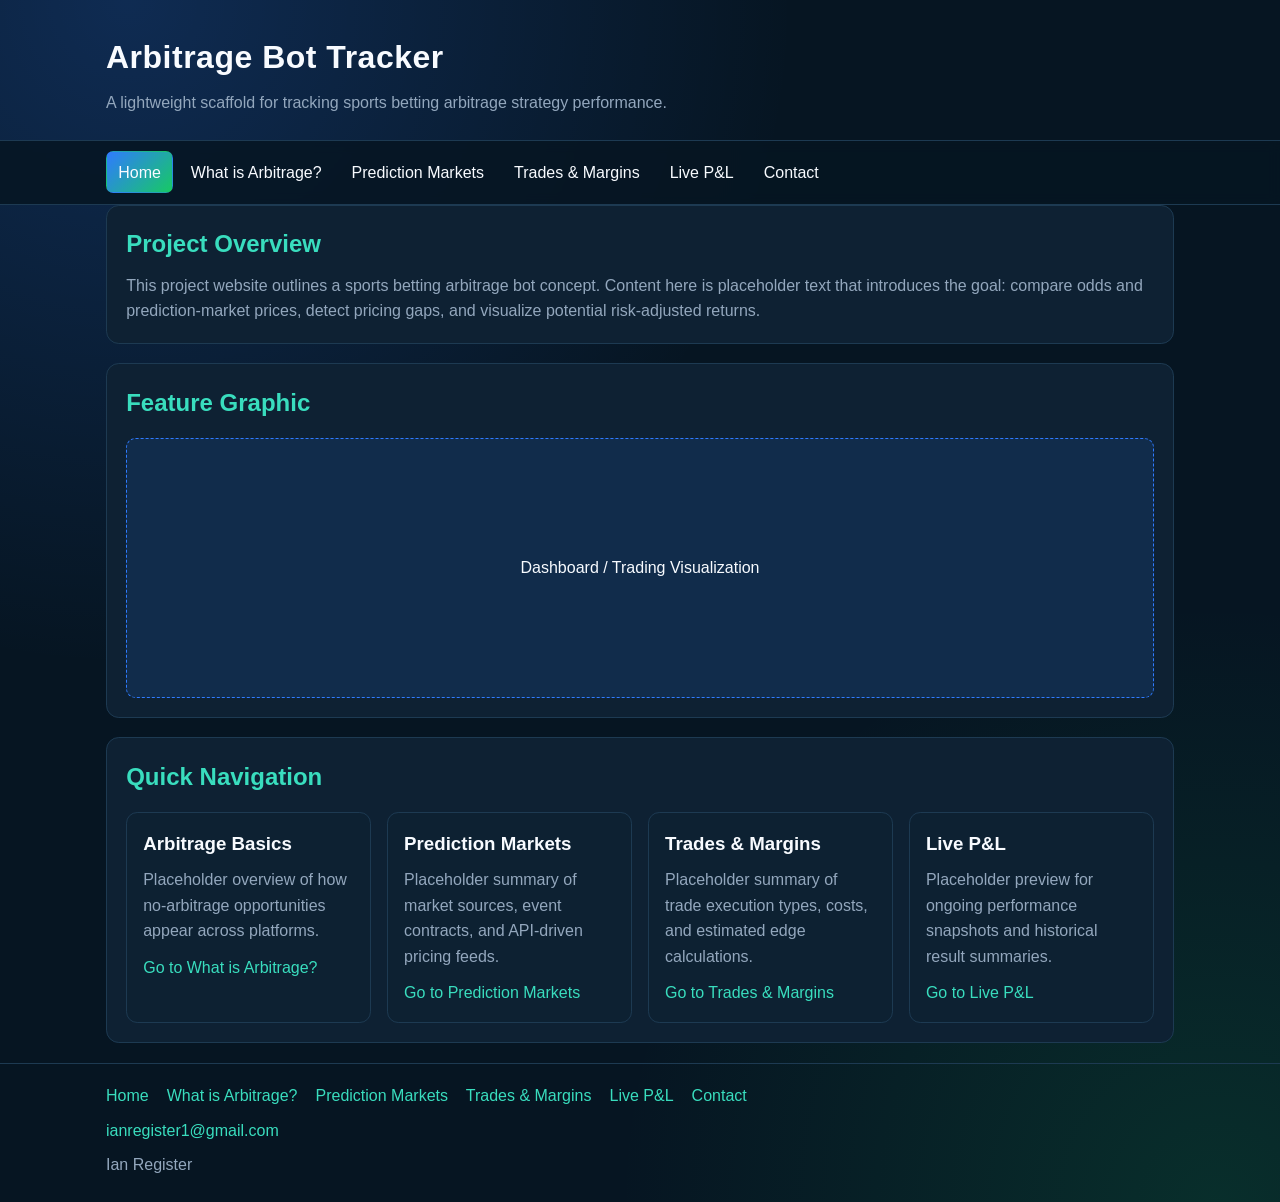
==== index.html @ f2597ae1 "CIS300 Project Update 1 scaffold" ====
<!DOCTYPE html>
<html lang="en">
<head>
  <meta charset="UTF-8">
  <meta name="viewport" content="width=device-width, initial-scale=1.0">
  <title>Arbitrage Bot Tracker | Home</title>
  <link rel="stylesheet" href="styles.css">
</head>
<body>
  <header class="site-header">
    <div class="container">
      <h1>Arbitrage Bot Tracker</h1>
      <p class="tagline">A lightweight scaffold for tracking sports betting arbitrage strategy performance.</p>
    </div>
  </header>

  <nav class="site-nav" aria-label="Primary">
    <div class="container">
      <ul>
        <li><a class="active" href="index.html">Home</a></li>
        <li><a href="arbitrage.html">What is Arbitrage?</a></li>
        <li><a href="markets.html">Prediction Markets</a></li>
        <li><a href="trades.html">Trades &amp; Margins</a></li>
        <li><a href="performance.html">Live P&amp;L</a></li>
        <li><a href="contact.html">Contact</a></li>
      </ul>
    </div>
  </nav>

  <main class="container">
    <section class="panel">
      <h2>Project Overview</h2>
      <p>
        This project website outlines a sports betting arbitrage bot concept. Content here is placeholder text
        that introduces the goal: compare odds and prediction-market prices, detect pricing gaps, and visualize
        potential risk-adjusted returns.
      </p>
    </section>

    <section class="panel">
      <h2>Feature Graphic</h2>
      <div class="placeholder large" role="img" aria-label="Dashboard or trading visualization placeholder">
        Dashboard / Trading Visualization
      </div>
    </section>

    <section class="panel">
      <h2>Quick Navigation</h2>
      <div class="card-grid">
        <article class="card">
          <h3>Arbitrage Basics</h3>
          <p>Placeholder overview of how no-arbitrage opportunities appear across platforms.</p>
          <a class="text-link" href="arbitrage.html">Go to What is Arbitrage?</a>
        </article>

        <article class="card">
          <h3>Prediction Markets</h3>
          <p>Placeholder summary of market sources, event contracts, and API-driven pricing feeds.</p>
          <a class="text-link" href="markets.html">Go to Prediction Markets</a>
        </article>

        <article class="card">
          <h3>Trades &amp; Margins</h3>
          <p>Placeholder summary of trade execution types, costs, and estimated edge calculations.</p>
          <a class="text-link" href="trades.html">Go to Trades &amp; Margins</a>
        </article>

        <article class="card">
          <h3>Live P&amp;L</h3>
          <p>Placeholder preview for ongoing performance snapshots and historical result summaries.</p>
          <a class="text-link" href="performance.html">Go to Live P&amp;L</a>
        </article>
      </div>
    </section>
  </main>

  <footer class="site-footer">
    <div class="container footer-content">
      <div>
        <a href="index.html">Home</a>
        <a href="arbitrage.html">What is Arbitrage?</a>
        <a href="markets.html">Prediction Markets</a>
        <a href="trades.html">Trades &amp; Margins</a>
        <a href="performance.html">Live P&amp;L</a>
        <a href="contact.html">Contact</a>
      </div>
      <p><a href="mailto:ianregister1@gmail.com">ianregister1@gmail.com</a></p>
      <p>Ian Register</p>
    </div>
  </footer>
</body>
</html>
---- styles.css ----
:root {
  --background: #061522;
  --primary: #2F7BFF;
  --secondary: #17C964;
  --accent: #39DDBE;
  --text: #F8FBFF;
  --muted-text: #93A7BD;
  --panel: #0E2133;
  --border: #1D3A52;
}

* {
  box-sizing: border-box;
  margin: 0;
  padding: 0;
}

body {
  background:
    radial-gradient(circle at 10% 0%, rgba(47, 123, 255, 0.22), transparent 40%),
    radial-gradient(circle at 95% 100%, rgba(23, 201, 100, 0.14), transparent 35%),
    var(--background);
  color: var(--text);
  font-family: "Space Grotesk", "Trebuchet MS", "Segoe UI", sans-serif;
  line-height: 1.6;
  min-height: 100vh;
}

.container {
  margin: 0 auto;
  max-width: 1100px;
  padding: 0 1rem;
  width: 100%;
}

.site-header {
  border-bottom: 1px solid var(--border);
  padding: 2rem 0 1.5rem;
}

.site-header h1 {
  font-size: 2rem;
  letter-spacing: 0.5px;
}

.tagline {
  color: var(--muted-text);
  margin-top: 0.45rem;
}

.site-nav {
  backdrop-filter: blur(6px);
  background-color: rgba(6, 21, 34, 0.86);
  border-bottom: 1px solid var(--border);
  position: sticky;
  top: 0;
  z-index: 10;
}

.site-nav ul {
  align-items: center;
  display: flex;
  flex-wrap: wrap;
  gap: 0.35rem;
  list-style: none;
  padding: 0.65rem 0;
}

.site-nav a {
  border: 1px solid transparent;
  border-radius: 0.45rem;
  color: var(--text);
  display: inline-block;
  padding: 0.45rem 0.7rem;
  text-decoration: none;
  transition: border-color 0.2s ease, background-color 0.2s ease;
}

.site-nav a:hover,
.site-nav a:focus-visible {
  background-color: rgba(47, 123, 255, 0.2);
  border-color: var(--primary);
}

.site-nav a.active {
  background: linear-gradient(135deg, var(--primary), var(--secondary));
  border-color: transparent;
  color: var(--text);
}

main {
  padding: 1.75rem 0 2.25rem;
}

.panel {
  background: var(--panel);
  border: 1px solid var(--border);
  border-radius: 0.8rem;
  margin-bottom: 1.2rem;
  padding: 1.2rem;
}

.panel h2 {
  color: var(--accent);
  margin-bottom: 0.6rem;
}

.panel p {
  color: var(--muted-text);
}

.placeholder {
  align-items: center;
  background-color: rgba(47, 123, 255, 0.12);
  border: 1px dashed var(--primary);
  border-radius: 0.6rem;
  color: var(--text);
  display: flex;
  justify-content: center;
  margin-top: 1rem;
  min-height: 170px;
  padding: 1rem;
  text-align: center;
}

.placeholder.large {
  min-height: 260px;
}

.card-grid {
  display: grid;
  gap: 1rem;
  grid-template-columns: repeat(auto-fit, minmax(210px, 1fr));
  margin-top: 1rem;
}

.card {
  background: rgba(14, 33, 51, 0.68);
  border: 1px solid var(--border);
  border-radius: 0.7rem;
  padding: 1rem;
}

.card h3 {
  margin-bottom: 0.5rem;
}

.text-link {
  color: var(--accent);
  display: inline-block;
  margin-top: 0.7rem;
  text-decoration: none;
}

.text-link:hover,
.text-link:focus-visible {
  text-decoration: underline;
}

.contact-form {
  display: grid;
  gap: 0.55rem;
  margin-top: 1rem;
  max-width: 640px;
}

.contact-form label {
  font-weight: 600;
  margin-top: 0.3rem;
}

.contact-form input,
.contact-form textarea {
  background: #0A1B2C;
  border: 1px solid var(--border);
  border-radius: 0.45rem;
  color: var(--text);
  font: inherit;
  padding: 0.7rem;
}

.contact-form input:focus,
.contact-form textarea:focus {
  border-color: var(--accent);
  outline: 2px solid transparent;
}

.contact-form button {
  background: linear-gradient(135deg, var(--primary), var(--secondary));
  border: none;
  border-radius: 0.45rem;
  color: var(--text);
  cursor: pointer;
  font: inherit;
  font-weight: 700;
  margin-top: 0.5rem;
  padding: 0.7rem 0.9rem;
}

.contact-form button:hover,
.contact-form button:focus-visible {
  filter: brightness(1.08);
}

.site-footer {
  border-top: 1px solid var(--border);
  margin-top: 1.25rem;
  padding: 1.2rem 0 1.5rem;
}

.footer-content {
  display: grid;
  gap: 0.55rem;
}

.footer-content a {
  color: var(--accent);
  margin-right: 0.85rem;
  text-decoration: none;
}

.footer-content a:hover,
.footer-content a:focus-visible {
  text-decoration: underline;
}

.footer-content p {
  color: var(--muted-text);
}

@media (max-width: 700px) {
  .site-header h1 {
    font-size: 1.65rem;
  }

  .site-nav ul {
    gap: 0.2rem;
  }

  .site-nav a {
    font-size: 0.95rem;
  }
}
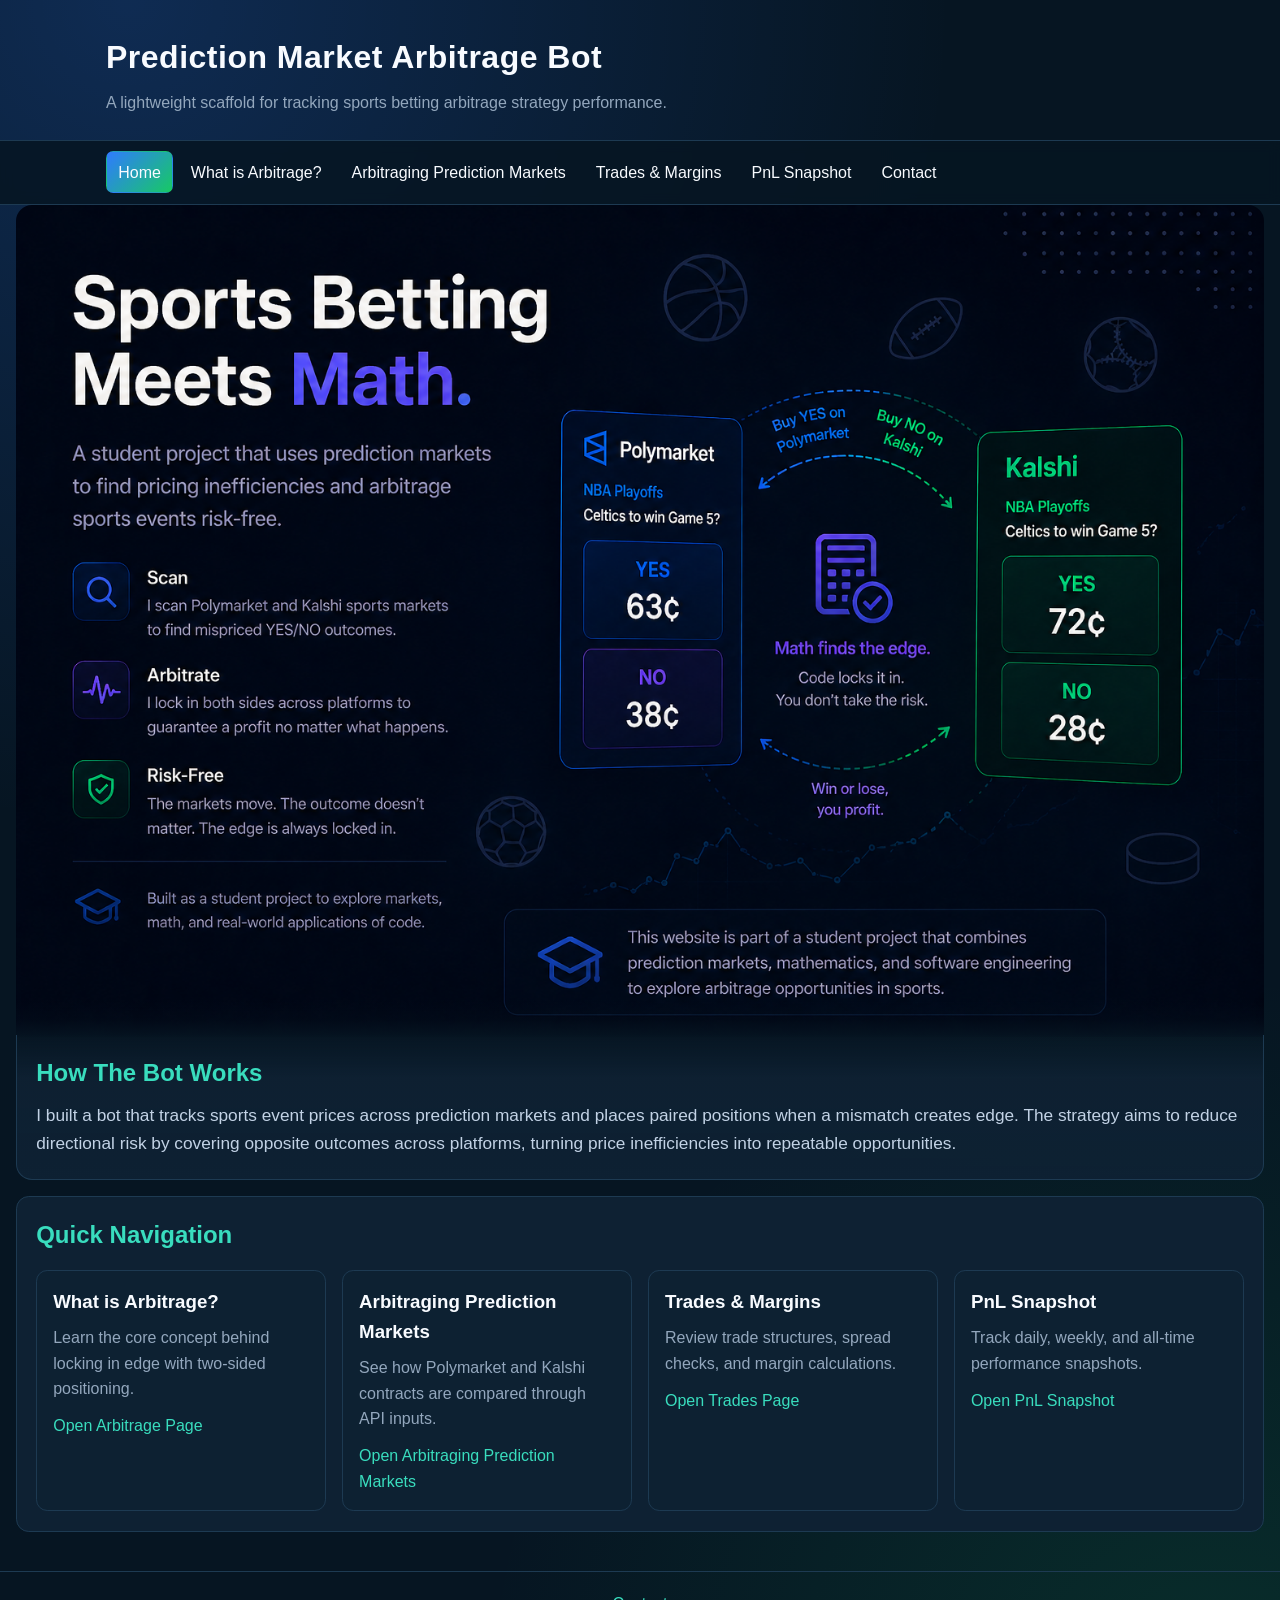
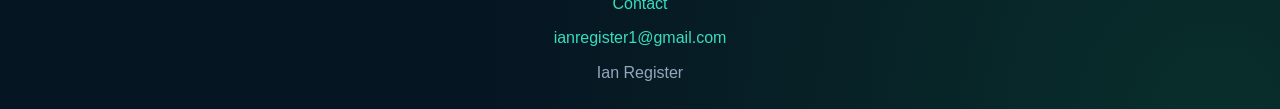
==== commit 75f88fce: "Update site layout, navigation labels, and page hero graphics" ====
--- a/index.html
+++ b/index.html
@@ -3,13 +3,13 @@
 <head>
   <meta charset="UTF-8">
   <meta name="viewport" content="width=device-width, initial-scale=1.0">
-  <title>Arbitrage Bot Tracker | Home</title>
+  <title>Prediction Market Arbitrage Bot | Home</title>
   <link rel="stylesheet" href="styles.css">
 </head>
 <body>
   <header class="site-header">
     <div class="container">
-      <h1>Arbitrage Bot Tracker</h1>
+      <h1>Prediction Market Arbitrage Bot</h1>
       <p class="tagline">A lightweight scaffold for tracking sports betting arbitrage strategy performance.</p>
     </div>
   </header>
@@ -19,56 +19,53 @@
       <ul>
         <li><a class="active" href="index.html">Home</a></li>
         <li><a href="arbitrage.html">What is Arbitrage?</a></li>
-        <li><a href="markets.html">Prediction Markets</a></li>
+        <li><a href="markets.html">Arbitraging Prediction Markets</a></li>
         <li><a href="trades.html">Trades &amp; Margins</a></li>
-        <li><a href="performance.html">Live P&amp;L</a></li>
+        <li><a href="performance.html">PnL Snapshot</a></li>
         <li><a href="contact.html">Contact</a></li>
       </ul>
     </div>
   </nav>
 
-  <main class="container">
-    <section class="panel">
-      <h2>Project Overview</h2>
+  <main class="container home-main">
+    <section class="hero-image reveal" aria-label="Arbitrage dashboard hero graphic">
+      <img
+        src="assets/home-hero.png"
+        alt="Sports betting meets math graphic for prediction market arbitrage."
+      >
+    </section>
+
+    <section class="home-story reveal">
+      <h2>How The Bot Works</h2>
       <p>
-        This project website outlines a sports betting arbitrage bot concept. Content here is placeholder text
-        that introduces the goal: compare odds and prediction-market prices, detect pricing gaps, and visualize
-        potential risk-adjusted returns.
+        I built a bot that tracks sports event prices across prediction markets and places paired positions when a
+        mismatch creates edge. The strategy aims to reduce directional risk by covering opposite outcomes across
+        platforms, turning price inefficiencies into repeatable opportunities.
       </p>
     </section>
 
-    <section class="panel">
-      <h2>Feature Graphic</h2>
-      <div class="placeholder large" role="img" aria-label="Dashboard or trading visualization placeholder">
-        Dashboard / Trading Visualization
-      </div>
-    </section>
-
-    <section class="panel">
+    <section class="panel reveal">
       <h2>Quick Navigation</h2>
       <div class="card-grid">
         <article class="card">
-          <h3>Arbitrage Basics</h3>
-          <p>Placeholder overview of how no-arbitrage opportunities appear across platforms.</p>
-          <a class="text-link" href="arbitrage.html">Go to What is Arbitrage?</a>
+          <h3>What is Arbitrage?</h3>
+          <p>Learn the core concept behind locking in edge with two-sided positioning.</p>
+          <a class="text-link" href="arbitrage.html">Open Arbitrage Page</a>
         </article>
-
         <article class="card">
-          <h3>Prediction Markets</h3>
-          <p>Placeholder summary of market sources, event contracts, and API-driven pricing feeds.</p>
-          <a class="text-link" href="markets.html">Go to Prediction Markets</a>
+          <h3>Arbitraging Prediction Markets</h3>
+          <p>See how Polymarket and Kalshi contracts are compared through API inputs.</p>
+          <a class="text-link" href="markets.html">Open Arbitraging Prediction Markets</a>
         </article>
-
         <article class="card">
           <h3>Trades &amp; Margins</h3>
-          <p>Placeholder summary of trade execution types, costs, and estimated edge calculations.</p>
-          <a class="text-link" href="trades.html">Go to Trades &amp; Margins</a>
+          <p>Review trade structures, spread checks, and margin calculations.</p>
+          <a class="text-link" href="trades.html">Open Trades Page</a>
         </article>
-
         <article class="card">
-          <h3>Live P&amp;L</h3>
-          <p>Placeholder preview for ongoing performance snapshots and historical result summaries.</p>
-          <a class="text-link" href="performance.html">Go to Live P&amp;L</a>
+          <h3>PnL Snapshot</h3>
+          <p>Track daily, weekly, and all-time performance snapshots.</p>
+          <a class="text-link" href="performance.html">Open PnL Snapshot</a>
         </article>
       </div>
     </section>
@@ -76,17 +73,12 @@
 
   <footer class="site-footer">
     <div class="container footer-content">
-      <div>
-        <a href="index.html">Home</a>
-        <a href="arbitrage.html">What is Arbitrage?</a>
-        <a href="markets.html">Prediction Markets</a>
-        <a href="trades.html">Trades &amp; Margins</a>
-        <a href="performance.html">Live P&amp;L</a>
-        <a href="contact.html">Contact</a>
+      <div>        <a href="contact.html">Contact</a>
       </div>
       <p><a href="mailto:ianregister1@gmail.com">ianregister1@gmail.com</a></p>
       <p>Ian Register</p>
     </div>
   </footer>
+  <script src="interactions.js"></script>
 </body>
 </html>
--- a/styles.css
+++ b/styles.css
@@ -92,6 +92,80 @@
   padding: 1.75rem 0 2.25rem;
 }
 
+.home-main {
+  display: grid;
+  gap: 0;
+  max-width: 1280px;
+}
+
+.hero-image {
+  border-radius: 1rem 1rem 0 0;
+  overflow: hidden;
+  position: relative;
+}
+
+.hero-image img {
+  display: block;
+  height: auto;
+  width: 100%;
+}
+
+.hero-image::after {
+  background: linear-gradient(
+    180deg,
+    rgba(6, 21, 34, 0) 0%,
+    rgba(6, 21, 34, 0) 62%,
+    rgba(6, 21, 34, 0.22) 82%,
+    rgba(6, 21, 34, 0.9) 100%
+  );
+  bottom: 0;
+  content: "";
+  height: 12%;
+  left: 0;
+  pointer-events: none;
+  position: absolute;
+  width: 100%;
+}
+
+.home-story {
+  background: linear-gradient(180deg, rgba(6, 21, 34, 0.15) 0%, rgba(14, 33, 51, 0.9) 30%, rgba(14, 33, 51, 0.95) 100%);
+  border: 1px solid var(--border);
+  border-top: none;
+  border-radius: 0 0 1rem 1rem;
+  margin-bottom: 1rem;
+  margin-top: -2px;
+  padding: 1.2rem 1.2rem 1.35rem;
+}
+
+.home-story h2 {
+  color: var(--accent);
+  margin-bottom: 0.6rem;
+}
+
+.home-story p {
+  color: #c2d2e5;
+  font-size: 1.08rem;
+}
+
+.js-enabled .reveal {
+  opacity: 0;
+  transform: translateY(26px) scale(0.985);
+  transition: opacity 0.6s ease, transform 0.72s cubic-bezier(0.22, 1, 0.36, 1);
+}
+
+.js-enabled .reveal.in-view {
+  opacity: 1;
+  transform: translateY(0) scale(1);
+}
+
+.js-enabled .reveal.stagger-1 {
+  transition-delay: 0.08s;
+}
+
+.js-enabled .reveal.stagger-2 {
+  transition-delay: 0.16s;
+}
+
 .panel {
   background: var(--panel);
   border: 1px solid var(--border);
@@ -211,11 +285,20 @@
 .footer-content {
   display: grid;
   gap: 0.55rem;
+  justify-items: center;
+  text-align: center;
+}
+
+.footer-content > div {
+  align-items: center;
+  display: flex;
+  flex-wrap: wrap;
+  gap: 0.85rem;
+  justify-content: center;
 }
 
 .footer-content a {
   color: var(--accent);
-  margin-right: 0.85rem;
   text-decoration: none;
 }
 
@@ -240,4 +323,17 @@
   .site-nav a {
     font-size: 0.95rem;
   }
-}
+
+  .hero-image {
+    border-radius: 0.75rem 0.75rem 0 0;
+  }
+
+  .home-story {
+    border-radius: 0 0 0.75rem 0.75rem;
+    padding: 1rem;
+  }
+
+  .home-story p {
+    font-size: 1rem;
+  }
+}
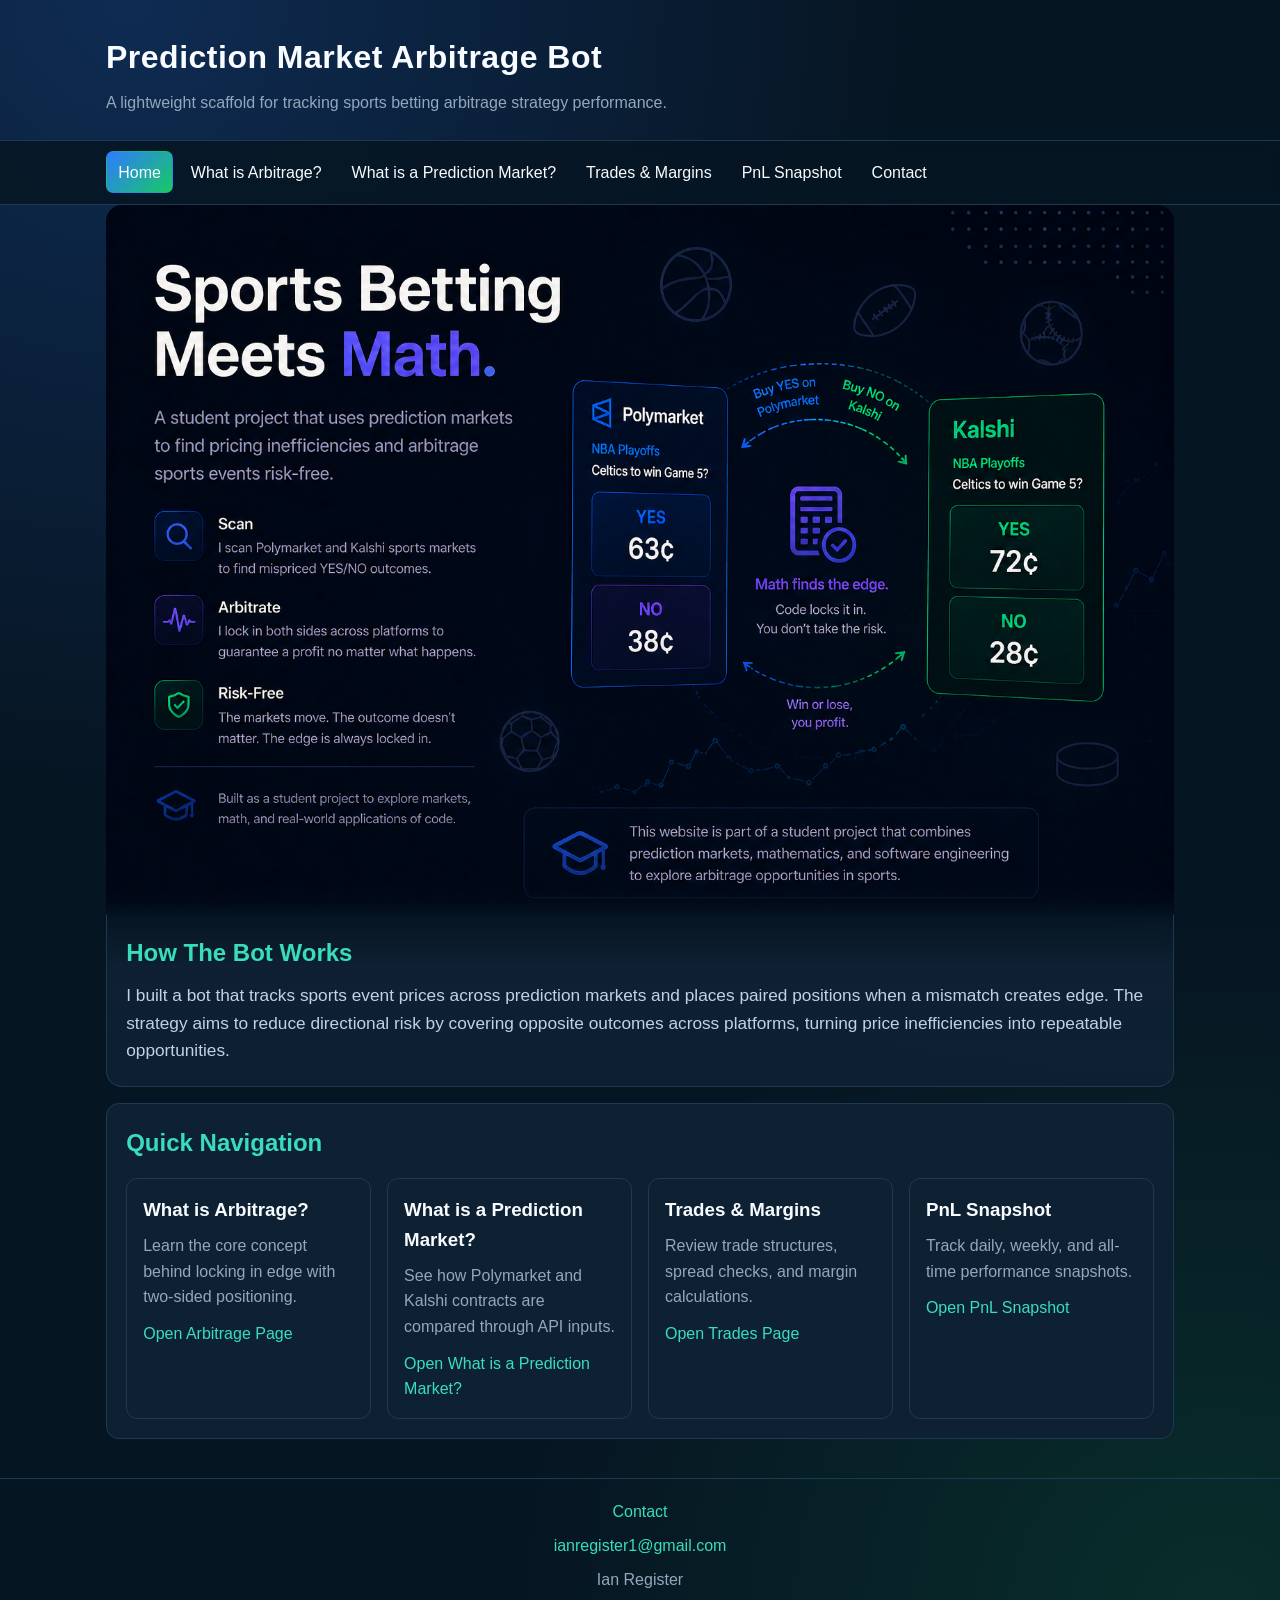
==== commit 5871b9bd: "Finalize CIS300 project website pages and assets" ====
--- a/index.html
+++ b/index.html
@@ -19,7 +19,7 @@
       <ul>
         <li><a class="active" href="index.html">Home</a></li>
         <li><a href="arbitrage.html">What is Arbitrage?</a></li>
-        <li><a href="markets.html">Arbitraging Prediction Markets</a></li>
+        <li><a href="markets.html">What is a Prediction Market?</a></li>
         <li><a href="trades.html">Trades &amp; Margins</a></li>
         <li><a href="performance.html">PnL Snapshot</a></li>
         <li><a href="contact.html">Contact</a></li>
@@ -53,9 +53,9 @@
           <a class="text-link" href="arbitrage.html">Open Arbitrage Page</a>
         </article>
         <article class="card">
-          <h3>Arbitraging Prediction Markets</h3>
+          <h3>What is a Prediction Market?</h3>
           <p>See how Polymarket and Kalshi contracts are compared through API inputs.</p>
-          <a class="text-link" href="markets.html">Open Arbitraging Prediction Markets</a>
+          <a class="text-link" href="markets.html">Open What is a Prediction Market?</a>
         </article>
         <article class="card">
           <h3>Trades &amp; Margins</h3>
@@ -82,3 +82,4 @@
   <script src="interactions.js"></script>
 </body>
 </html>
+
--- a/styles.css
+++ b/styles.css
@@ -95,7 +95,7 @@
 .home-main {
   display: grid;
   gap: 0;
-  max-width: 1280px;
+  max-width: 1100px;
 }
 
 .hero-image {
@@ -147,6 +147,65 @@
   font-size: 1.08rem;
 }
 
+.video-wrap {
+  margin-top: 1rem;
+  overflow: hidden;
+  border: 1px solid var(--border);
+  border-radius: 0.7rem;
+  background: #050f18;
+  aspect-ratio: 16 / 9;
+}
+
+.video-wrap iframe {
+  width: 100%;
+  height: 100%;
+  border: 0;
+  display: block;
+}
+
+.video-wrap .lesson-video {
+  width: 100%;
+  height: 100%;
+  display: block;
+  background: #000;
+}
+
+.table-wrap {
+  margin-top: 1rem;
+  overflow-x: auto;
+  border: 1px solid var(--border);
+  border-radius: 0.7rem;
+  background: rgba(10, 27, 44, 0.9);
+}
+
+.data-table {
+  width: 100%;
+  border-collapse: collapse;
+  min-width: 720px;
+}
+
+.data-table th,
+.data-table td {
+  text-align: left;
+  padding: 0.75rem 0.85rem;
+  border-bottom: 1px solid rgba(29, 58, 82, 0.9);
+}
+
+.data-table th {
+  background: rgba(47, 123, 255, 0.16);
+  color: var(--accent);
+  font-size: 0.93rem;
+  letter-spacing: 0.3px;
+}
+
+.data-table td {
+  color: #c2d2e5;
+}
+
+.data-table tbody tr:hover {
+  background: rgba(47, 123, 255, 0.09);
+}
+
 .js-enabled .reveal {
   opacity: 0;
   transform: translateY(26px) scale(0.985);
@@ -231,26 +290,73 @@
   text-decoration: underline;
 }
 
+.contact-main {
+  max-width: 1100px;
+}
+
+.contact-hero {
+  position: relative;
+  border-radius: 1rem;
+  overflow: hidden;
+  margin-bottom: 1.2rem;
+}
+
+.contact-hero::after {
+  display: none;
+}
+
+.contact-hero img {
+  display: block;
+  width: 100%;
+  height: auto;
+}
+
+.contact-form-shell {
+  position: absolute;
+  top: 5%;
+  right: 2.8%;
+  bottom: 5%;
+  width: 51%;
+  min-width: 0;
+  background: #041738;
+  border: 1px solid rgba(57, 221, 190, 0.5);
+  border-radius: 1rem;
+  box-shadow: 0 18px 36px rgba(0, 0, 0, 0.4);
+  padding: 0.9rem 1rem;
+  display: flex;
+  flex-direction: column;
+  overflow: auto;
+}
+
+.contact-form-shell h2 {
+  color: var(--text);
+  font-size: clamp(1.55rem, 2.3vw, 2.1rem);
+  margin-bottom: 0.2rem;
+}
+
 .contact-form {
-  display: grid;
-  gap: 0.55rem;
-  margin-top: 1rem;
-  max-width: 640px;
+  display: flex;
+  flex-direction: column;
+  gap: 0.4rem;
+  margin-top: 0.45rem;
+  max-width: 100%;
+  flex: 1;
+  min-height: 0;
 }
 
 .contact-form label {
   font-weight: 600;
-  margin-top: 0.3rem;
+  margin-top: 0.12rem;
 }
 
 .contact-form input,
 .contact-form textarea {
-  background: #0A1B2C;
-  border: 1px solid var(--border);
+  background: rgba(6, 19, 39, 0.85);
+  border: 1px solid rgba(47, 123, 255, 0.38);
   border-radius: 0.45rem;
   color: var(--text);
   font: inherit;
-  padding: 0.7rem;
+  padding: 0.55rem 0.65rem;
 }
 
 .contact-form input:focus,
@@ -259,8 +365,13 @@
   outline: 2px solid transparent;
 }
 
+.contact-form textarea {
+  min-height: 0;
+  flex: 1;
+}
+
 .contact-form button {
-  background: linear-gradient(135deg, var(--primary), var(--secondary));
+  background: linear-gradient(135deg, #0954db, #632cff);
   border: none;
   border-radius: 0.45rem;
   color: var(--text);
@@ -274,6 +385,20 @@
 .contact-form button:hover,
 .contact-form button:focus-visible {
   filter: brightness(1.08);
+}
+
+.status-text {
+  color: var(--muted-text);
+  font-size: 0.92rem;
+  margin-top: 0.5rem;
+}
+
+.status-text.success {
+  color: var(--secondary);
+}
+
+.status-text.error {
+  color: #ff8f8f;
 }
 
 .site-footer {
@@ -336,4 +461,25 @@
   .home-story p {
     font-size: 1rem;
   }
-}
+
+  .data-table {
+    min-width: 620px;
+  }
+
+  .contact-hero {
+    border-radius: 0.75rem;
+  }
+
+  .contact-form-shell {
+    position: static;
+    min-width: 0;
+    max-width: none;
+    width: auto;
+    margin: 0.8rem;
+    padding: 0.95rem;
+  }
+
+  .contact-form-shell h2 {
+    font-size: 1.5rem;
+  }
+}
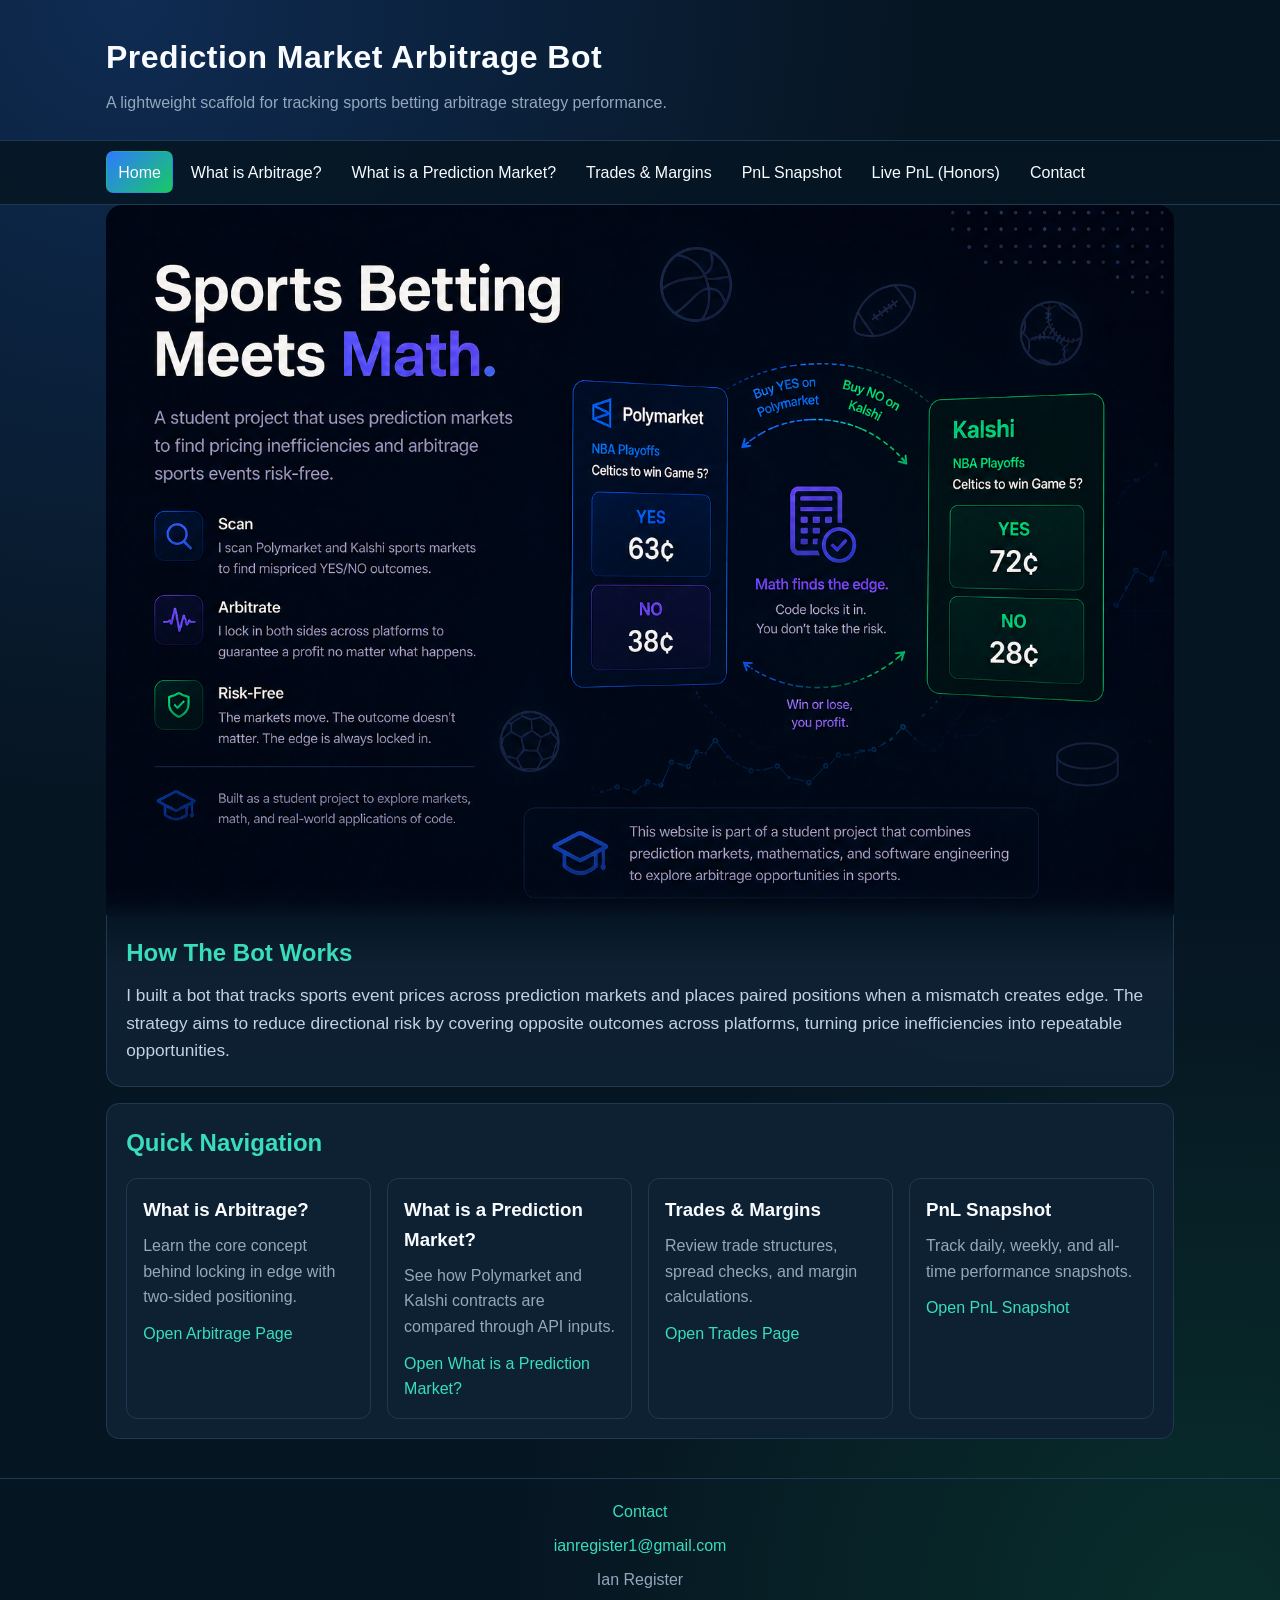
==== commit ad6f3f18: "Add honors backend with live PnL tracking (CSV API + chart)" ====
--- a/index.html
+++ b/index.html
@@ -22,6 +22,7 @@
         <li><a href="markets.html">What is a Prediction Market?</a></li>
         <li><a href="trades.html">Trades &amp; Margins</a></li>
         <li><a href="performance.html">PnL Snapshot</a></li>
+        <li><a href="live-pnl-honors.html">Live PnL (Honors)</a></li>
         <li><a href="contact.html">Contact</a></li>
       </ul>
     </div>
--- a/styles.css
+++ b/styles.css
@@ -204,6 +204,43 @@
 
 .data-table tbody tr:hover {
   background: rgba(47, 123, 255, 0.09);
+}
+
+.chart-controls {
+  display: flex;
+  flex-wrap: wrap;
+  gap: 0.55rem;
+  margin-top: 0.75rem;
+}
+
+.chart-btn {
+  background: rgba(6, 21, 34, 0.78);
+  border: 1px solid var(--border);
+  border-radius: 0.45rem;
+  color: var(--text);
+  cursor: pointer;
+  font: inherit;
+  font-weight: 700;
+  padding: 0.38rem 0.72rem;
+}
+
+.chart-btn:hover,
+.chart-btn:focus-visible {
+  border-color: var(--accent);
+}
+
+.chart-btn.active {
+  background: linear-gradient(135deg, var(--primary), var(--secondary));
+  border-color: transparent;
+}
+
+.chart-canvas-wrap {
+  margin-top: 0.9rem;
+  height: clamp(320px, 54vh, 520px);
+  border: 1px solid var(--border);
+  border-radius: 0.75rem;
+  background: rgba(10, 27, 44, 0.82);
+  padding: 0.7rem;
 }
 
 .js-enabled .reveal {
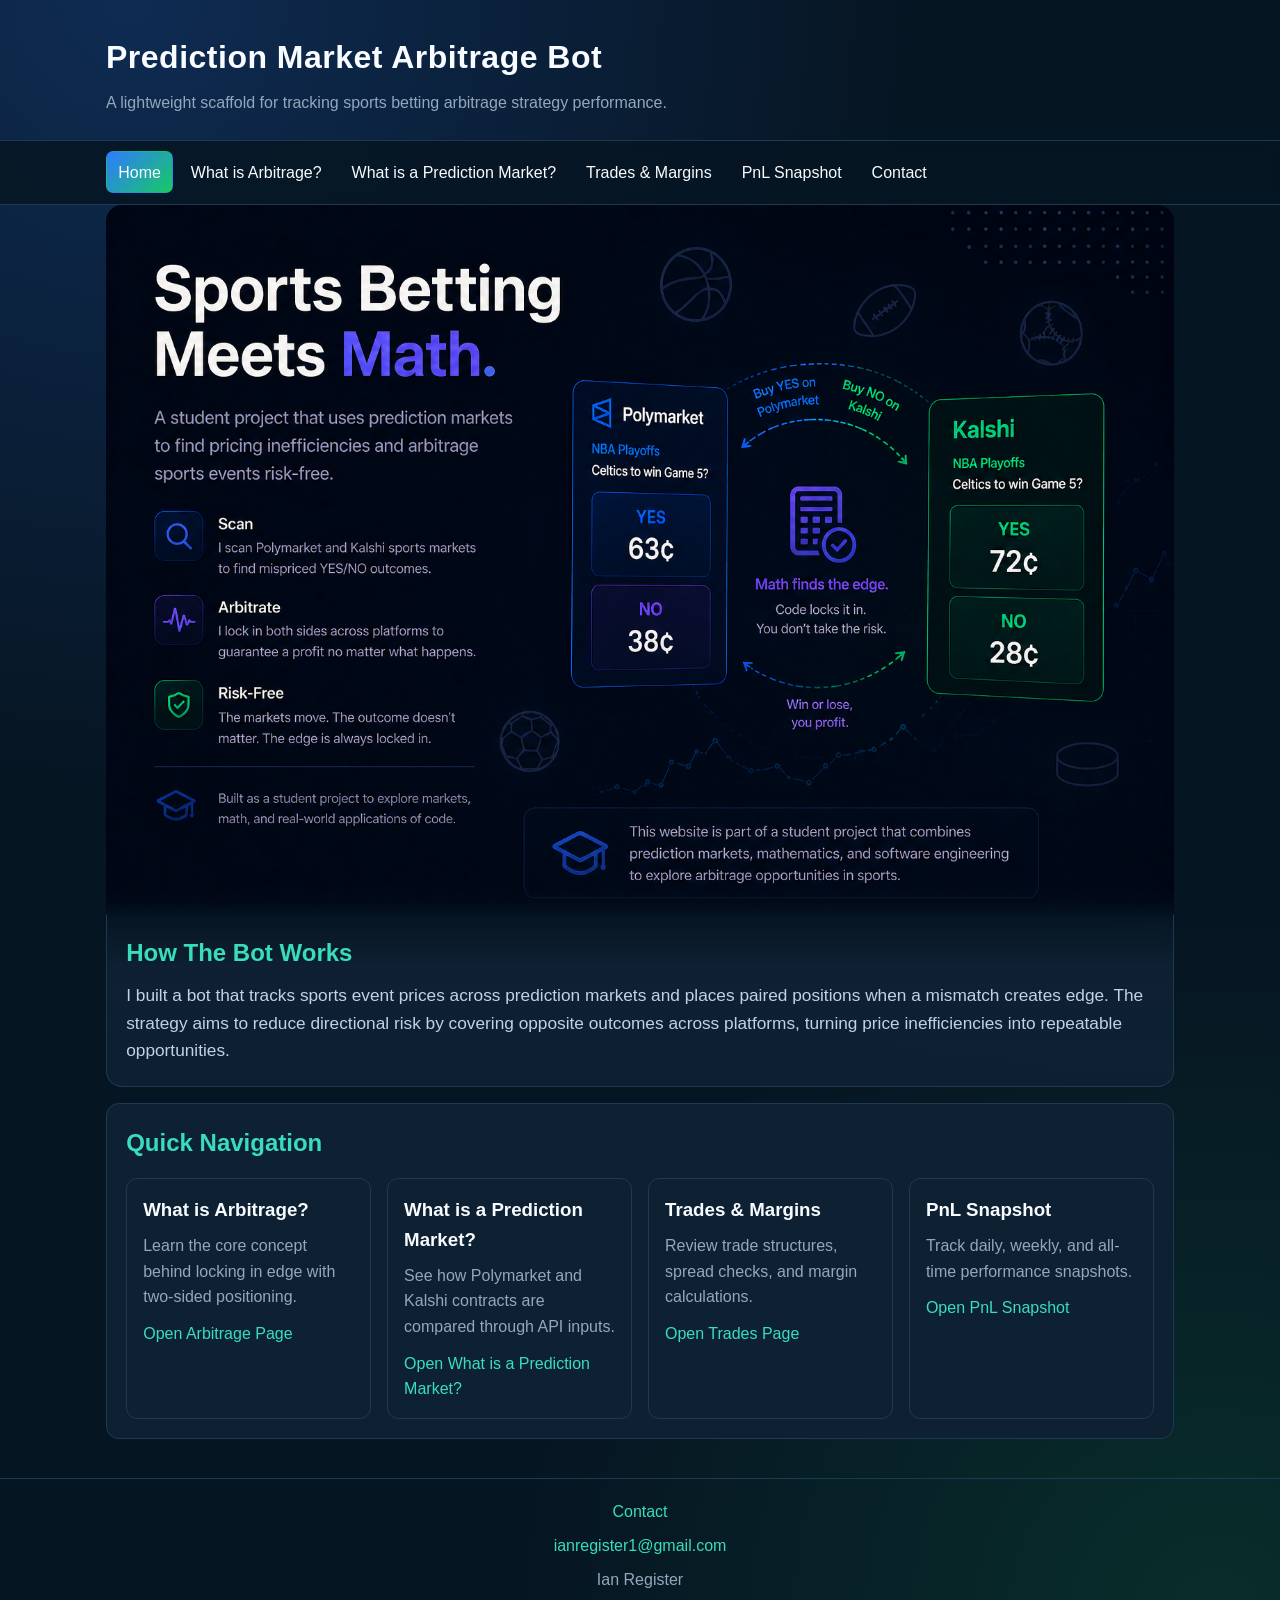
==== commit 0c547ae6: "Add Google Analytics gtag snippet to all HTML pages" ====
--- a/index.html
+++ b/index.html
@@ -1,6 +1,15 @@
 <!DOCTYPE html>
 <html lang="en">
 <head>
+<!-- Google tag (gtag.js) -->
+<script async src="https://www.googletagmanager.com/gtag/js?id=G-SM33YDMN8Y"></script>
+<script>
+  window.dataLayer = window.dataLayer || [];
+  function gtag(){dataLayer.push(arguments);}
+  gtag('js', new Date());
+
+  gtag('config', 'G-SM33YDMN8Y');
+</script>
   <meta charset="UTF-8">
   <meta name="viewport" content="width=device-width, initial-scale=1.0">
   <title>Prediction Market Arbitrage Bot | Home</title>
@@ -22,7 +31,6 @@
         <li><a href="markets.html">What is a Prediction Market?</a></li>
         <li><a href="trades.html">Trades &amp; Margins</a></li>
         <li><a href="performance.html">PnL Snapshot</a></li>
-        <li><a href="live-pnl-honors.html">Live PnL (Honors)</a></li>
         <li><a href="contact.html">Contact</a></li>
       </ul>
     </div>
